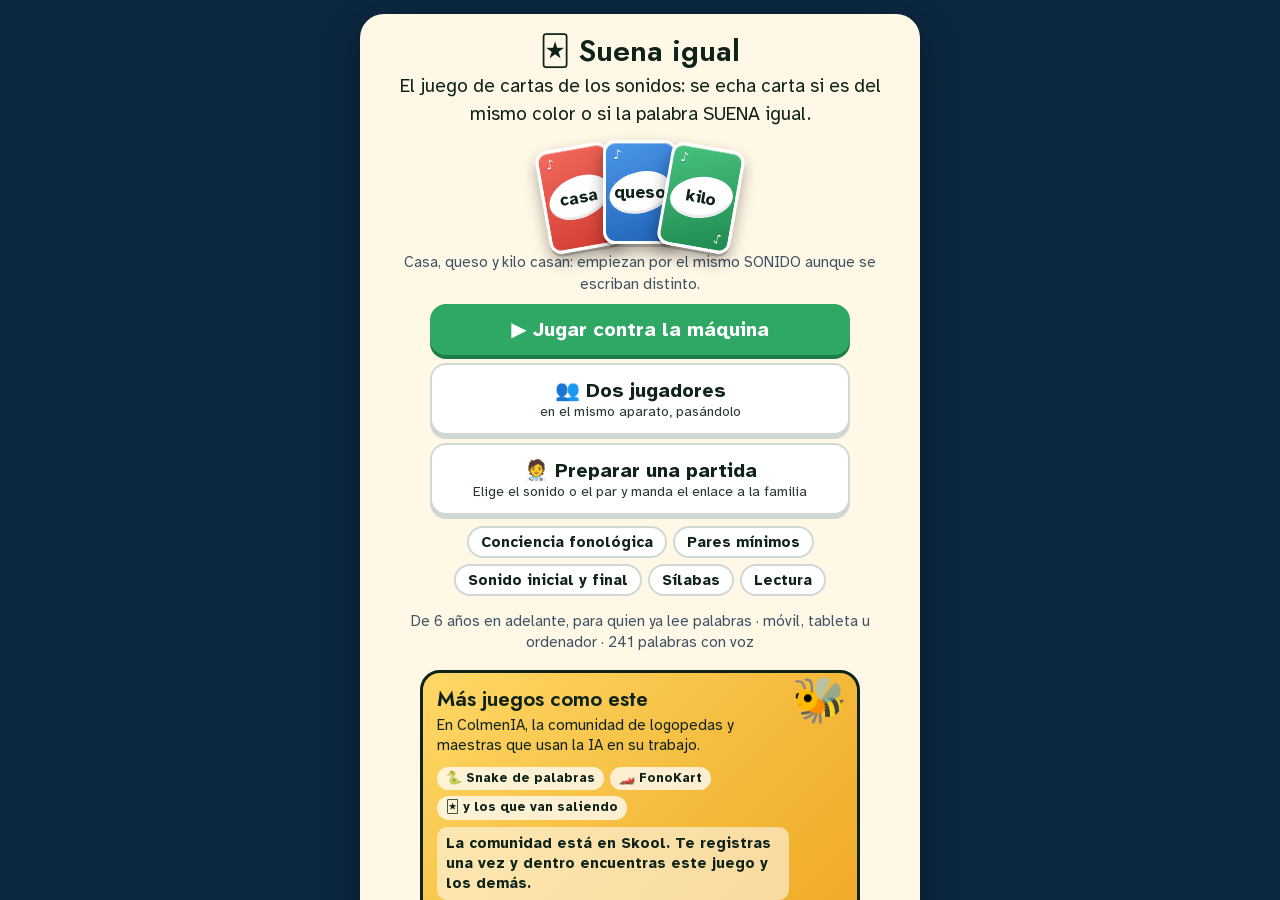
==== index.html @ 2cd33f47 "Contador de Suena igual a cero para el lanzamiento (contador nuevo; lo de las pruebas queda en el an" ====
<!doctype html>
<html lang="es">
<head>
<meta charset="utf-8">
<meta name="viewport" content="width=device-width, initial-scale=1, viewport-fit=cover, user-scalable=no">
<meta name="theme-color" content="#123A5C">
<title>Suena igual · ColmenIA</title>
<meta name="description" content="Juego de cartas de sonidos: se echa carta si es del mismo color o si la palabra suena igual. Una pieza del laboratorio de Gabinete Fönia y ColmenIA.">
<meta property="og:title" content="Suena igual · el juego de cartas de los sonidos">
<meta property="og:description" content="Se echa carta si es del mismo color o si SUENA igual: casa, queso y kilo casan. Tú eliges la regla.">
<meta property="og:type" content="website">
<link rel="icon" href="data:image/svg+xml,%3Csvg xmlns=%22http://www.w3.org/2000/svg%22 viewBox=%220 0 100 100%22%3E%3Ctext y=%22.9em%22 font-size=%2290%22%3E🃏%3C/text%3E%3C/svg%3E">
<link rel="stylesheet" href="fuentes/fuentes.css?v=10181600">
<link rel="stylesheet" href="estilos.css?v=10181600">
<script>
/* si algo falla al arrancar, que se diga en pantalla y quede contado (solo la suma) */
window.addEventListener('error', function (e) {
  if (window.__fallo || (e && e.target && e.target.tagName)) return; window.__fallo = true;
  try { if (localStorage.getItem('suena-no-contar') !== '1') new Image().src = 'https://abacus.jasoncameron.dev/hit/foniafonia-suena-lanz/suena_fallo'; } catch (x) { }
  try { var d = document.createElement('p'); d.setAttribute('role', 'alert'); d.style.cssText = 'position:fixed;left:8px;right:8px;bottom:8px;z-index:99;margin:0;padding:10px 12px;border-radius:12px;background:#FFF8E7;color:#10231A;font:15px/1.4 system-ui,sans-serif';
    d.textContent = 'Algo ha fallado al abrir el juego en este navegador. Prueba a abrir el enlace en Chrome o Safari (no dentro de WhatsApp o Telegram).'; (document.body || document.documentElement).appendChild(d); } catch (x) { }
});
</script>
<style>
:root{
  --mar:#123A5C; --mar2:#0B2840; --crema:#FFF8E7; --oro:#F4B93A; --oro2:#C98A0B; --tinta:#10231A; --suave:#BFD6EA;
  --rojo:#E0473C; --rojo2:#A92E25; --azul:#2E7CD6; --azul2:#1C569C; --verde:#2FA866; --verde2:#1E7B4B; --amarillo:#F2C230; --amarillo2:#B88D0E;
  --titulo:'Jost',system-ui,sans-serif; --letra:'Atkinson Hyperlegible',system-ui,-apple-system,sans-serif;
}
*{box-sizing:border-box;-webkit-tap-highlight-color:transparent}
html,body{margin:0;height:100%;background:var(--mar);color:var(--crema);font-family:var(--letra);overflow:hidden;-webkit-user-select:none;user-select:none;-webkit-touch-callout:none}
#app{position:fixed;left:0;right:0;top:0;bottom:0;display:flex;flex-direction:column;background:radial-gradient(ellipse at 50% 45%,#1F7A5C 0%,#145A44 48%,#0B3A2C 100%)}
#app::before{content:'';position:absolute;left:0;right:0;top:0;bottom:0;background:repeating-radial-gradient(circle at 30% 20%,rgba(255,255,255,.025) 0 2px,transparent 2px 5px);pointer-events:none}
#hud{display:flex;align-items:center;padding:8px 10px;padding-top:calc(8px + env(safe-area-inset-top,0px))}
#regla{flex:1;min-width:0;display:flex;justify-content:center}
#regla span{background:var(--oro);color:var(--tinta);border-radius:14px;padding:6px 12px;font-size:14px;line-height:1.2;text-align:center;box-shadow:0 3px 0 var(--oro2)}
#regla b{font-family:var(--titulo);font-weight:600;font-size:15px}
.bt{height:42px;min-width:42px;margin-left:6px;padding:0 9px;border:0;border-radius:12px;background:rgba(255,255,255,.12);color:#fff;font-size:20px;cursor:pointer}
#rival{display:flex;align-items:center;padding:4px 12px;min-height:58px}
#rival .quien{font-family:var(--titulo);font-weight:600;font-size:15px;margin-right:8px;white-space:nowrap}
#rival .cuantas{font-size:13px;color:#cfe9dd;margin-right:8px;white-space:nowrap}
#mesa{flex:1;min-height:0;display:flex;align-items:center;justify-content:center;flex-direction:column;position:relative}
.fila-mesa{display:flex;align-items:center;justify-content:center}
.mazo{display:flex;flex-direction:column;align-items:center;margin-right:20px;font-size:13px;color:#cfe9dd}
.mazo span{margin-top:8px}
#turno{font-family:var(--titulo);font-weight:600;font-size:20px;margin:0 0 10px;min-height:26px}
#turno.j1{color:#FFB37A}
.color-ahora{margin-top:10px;font-size:14px;font-weight:700;border-radius:99px;padding:3px 12px;color:#fff}
.color-ahora.rojo{background:var(--rojo)}.color-ahora.azul{background:var(--azul)}.color-ahora.verde{background:var(--verde)}.color-ahora.amarillo{background:var(--amarillo);color:var(--tinta)}
.aviso{min-height:44px;margin:10px 14px 0;text-align:center;font-size:16px;line-height:1.35;color:#d7efe4;max-width:560px}
.aviso.bien{color:#9be7b9;font-weight:700}.aviso.fallo{color:#ffc2bb;font-weight:700}
.ultima{position:absolute;top:8px;left:50%;-webkit-transform:translateX(-50%) scale(.6);transform:translateX(-50%) scale(.6);opacity:0;background:var(--oro);color:var(--tinta);font-family:var(--titulo);font-weight:600;font-size:20px;border-radius:99px;padding:6px 16px;transition:all .25s;white-space:nowrap;pointer-events:none}
.ultima.on{opacity:1;-webkit-transform:translateX(-50%) scale(1);transform:translateX(-50%) scale(1)}
#abajo{position:relative;padding:6px 8px;padding-bottom:calc(6px + env(safe-area-inset-bottom,0px));background:linear-gradient(180deg,rgba(0,0,0,0),rgba(0,0,0,.28))}
.abajo-cab{display:flex;align-items:center;justify-content:space-between;margin:0 4px 6px}
#miNombre{font-family:var(--titulo);font-weight:600;font-size:15px;color:#d7efe4}
#bRobar{border:0;border-radius:12px;background:var(--oro);color:var(--tinta);font:inherit;font-weight:700;font-size:16px;padding:9px 14px;cursor:pointer;box-shadow:0 3px 0 var(--oro2)}
#bRobar:disabled{opacity:.45}
#bRobar.brilla{-webkit-animation:brilla 1s ease-in-out infinite;animation:brilla 1s ease-in-out infinite}
@-webkit-keyframes brilla{50%{box-shadow:0 3px 0 var(--oro2),0 0 0 6px rgba(255,214,102,.55),0 0 18px rgba(255,214,102,.9)}}
@keyframes brilla{50%{box-shadow:0 3px 0 var(--oro2),0 0 0 6px rgba(255,214,102,.55),0 0 18px rgba(255,214,102,.9)}}
.guia{display:none;margin:6px 12px 0;max-width:560px;background:#fff8e1;color:var(--tinta);border-radius:12px;padding:8px 12px;font-size:15px;line-height:1.3;font-weight:600;text-align:center;box-shadow:0 3px 0 rgba(0,0,0,.18)}
.guia.on{display:block;margin:6px auto 0;width:calc(100% - 24px);box-sizing:border-box}
#mano .carta.guiada{z-index:3;overflow:visible;-webkit-animation:guiada 1s ease-in-out infinite;animation:guiada 1s ease-in-out infinite}
@-webkit-keyframes guiada{50%{box-shadow:0 0 0 4px #ffd666,0 0 22px 6px rgba(255,214,102,.95)}}
@keyframes guiada{50%{box-shadow:0 0 0 4px #ffd666,0 0 22px 6px rgba(255,214,102,.95)}}
.carta .toca{position:absolute;top:-30px;left:50%;-webkit-transform:translateX(-50%);transform:translateX(-50%);white-space:nowrap;background:#ffd666;color:var(--tinta);font-size:13px;font-weight:700;border-radius:99px;padding:3px 9px;pointer-events:none;box-shadow:0 2px 0 rgba(0,0,0,.25)}
@media (prefers-reduced-motion:reduce){#bRobar.brilla,#mano .carta.guiada{-webkit-animation:none;animation:none;box-shadow:0 0 0 4px #ffd666}}
/* la carta: una baraja de verdad. Cuerpo de color, óvalo blanco inclinado con la palabra, notas en las esquinas. */
.carta{position:relative;flex:0 0 auto;width:84px;height:122px;margin:0;border-radius:12px;border:3px solid #fff;color:var(--tinta);display:flex;align-items:center;justify-content:center;padding:0;
  box-shadow:0 1px 0 rgba(255,255,255,.4) inset,0 3px 0 rgba(0,0,0,.18),0 8px 16px rgba(0,0,0,.35);font-family:var(--letra);cursor:pointer;overflow:hidden;-webkit-transition:-webkit-transform .18s;transition:transform .18s}
button.carta{font:inherit;-webkit-appearance:none;appearance:none}
.carta.rojo{background:linear-gradient(160deg,#F2695D,#D23B30)}.carta.azul{background:linear-gradient(160deg,#4C97EA,#1F63B8)}
.carta.verde{background:linear-gradient(160deg,#47C27F,#1F8A50)}.carta.amarillo{background:linear-gradient(160deg,#FFD65A,#E8AE12)}
.carta.negra{background:conic-gradient(from 45deg,#E0473C 0 25%,#2E7CD6 0 50%,#2FA866 0 75%,#F2C230 0)}
.carta .ovalo{position:absolute;left:4%;right:4%;top:29%;bottom:29%;border-radius:50%;background:#fff;-webkit-transform:rotate(-14deg);transform:rotate(-14deg);display:flex;flex-direction:column;align-items:center;justify-content:center;box-shadow:inset 0 -3px 0 rgba(0,0,0,.08)}
.carta .ovalo>*{-webkit-transform:rotate(14deg);transform:rotate(14deg)}
.carta .pal{font-weight:700;font-size:17px;line-height:1.05;text-align:center;letter-spacing:-.2px;padding:0 2px}
.carta.larga .pal{font-size:14px}.carta.muy-larga .pal{font-size:11.5px;letter-spacing:-.4px}
.carta .son{font-size:10px;font-weight:700;color:#5b6b78;margin-top:3px;text-align:center;line-height:1.1}
.carta .esp{font-family:var(--titulo);font-weight:600;font-size:32px;line-height:1;color:var(--tinta)}
.carta .esq{position:absolute;font-size:13px;line-height:1;color:#fff;font-weight:700;text-shadow:0 1px 1px rgba(0,0,0,.35)}
.carta .esq.a{top:6px;left:7px}.carta .esq.b{bottom:6px;right:7px;-webkit-transform:rotate(180deg);transform:rotate(180deg)}
.carta.amarillo .esq{color:#5b4300;text-shadow:none}
.carta.grande{width:120px;height:174px;border-width:4px;border-radius:16px;cursor:default}
.carta.grande .pal{font-size:24px}.carta.grande.larga .pal{font-size:19px}.carta.grande.muy-larga .pal{font-size:15px}
.carta.grande .esp{font-size:46px}.carta.grande .son{font-size:12px}.carta.grande .esq{font-size:18px}
/* el dorso */
.carta.dorso{background:repeating-linear-gradient(45deg,#163E66 0 8px,#12365A 8px 16px);cursor:default}
.carta.dorso .ovalo{background:#0B2840;border:3px solid var(--oro);box-shadow:none}
.carta.dorso .logo{color:var(--oro);font-size:26px;line-height:1}
.carta.dorso .marca{color:var(--oro);font-family:var(--titulo);font-weight:600;font-size:7px;letter-spacing:.3px;margin-top:2px;white-space:nowrap}
/* la mano, en abanico */
#mano{display:flex;justify-content:center;align-items:flex-end;min-height:150px;padding:14px 8px 4px;overflow:visible;width:100%}
#mano .carta{margin-left:-14px;-webkit-transform-origin:50% 120%;transform-origin:50% 120%}
#mano .carta:first-child{margin-left:0}
#mano .carta.puede{box-shadow:0 0 0 3px var(--oro),0 8px 16px rgba(0,0,0,.35)}
#mano .carta:active{-webkit-transform:translateY(-14px)!important;transform:translateY(-14px)!important}
button.carta:disabled{cursor:default}
#mano.espera .carta{-webkit-filter:saturate(.55) brightness(.85);filter:saturate(.55) brightness(.85)}
/* la del rival, también en abanico y pequeña */
#rivalCartas{display:flex;justify-content:flex-start;padding-left:6px;min-height:58px;align-items:center}
#rivalCartas .carta{width:36px;height:52px;border-width:2px;border-radius:7px;margin-left:-14px;-webkit-transform-origin:50% 100%;transform-origin:50% 100%}
#rivalCartas .carta:first-child{margin-left:0}
#rivalCartas .carta .ovalo{border-width:2px}#rivalCartas .carta .logo{font-size:11px}#rivalCartas .carta .marca{display:none}
/* mesa: mazo y montón */
.mazo .pila{position:relative;width:84px;height:122px}
.mazo .pila .carta{position:absolute;left:0;top:0}
.mazo .pila .carta:nth-child(1){-webkit-transform:translate(4px,4px);transform:translate(4px,4px)}
.mazo .pila .carta:nth-child(2){-webkit-transform:translate(2px,2px);transform:translate(2px,2px)}
#arriba{position:relative;width:132px;height:184px}
#arriba .carta{position:absolute;left:6px;top:5px}
#arriba .carta.vieja{-webkit-filter:brightness(.8);filter:brightness(.8)}
#arriba .carta.nueva{-webkit-animation:aterriza .35s ease-out;animation:aterriza .35s ease-out}
@-webkit-keyframes aterriza{from{-webkit-transform:translateY(60px) scale(.7) rotate(10deg);opacity:.2}}
@keyframes aterriza{from{transform:translateY(60px) scale(.7) rotate(10deg);opacity:.2}}
.halo{position:absolute;left:-2px;top:-3px;width:136px;height:190px;border-radius:22px;opacity:.85;-webkit-filter:blur(10px);filter:blur(10px)}
.halo.rojo{background:#F2695D}.halo.azul{background:#4C97EA}.halo.verde{background:#47C27F}.halo.amarillo{background:#FFD65A}
.carta.mal{-webkit-animation:sacude .3s 2;animation:sacude .3s 2}
@-webkit-keyframes sacude{25%{margin-top:0;-webkit-filter:brightness(1.2)}50%{-webkit-filter:hue-rotate(-30deg)}}
@keyframes sacude{25%{filter:brightness(1.2)}50%{filter:hue-rotate(-30deg) brightness(.8)}}
.cartas-ejemplo{display:flex;justify-content:center;margin:10px 0 6px}
.cartas-ejemplo .carta{width:78px;height:112px;margin:0 -6px;cursor:default}
.cartas-ejemplo .carta:nth-child(1){-webkit-transform:rotate(-10deg) translateY(6px);transform:rotate(-10deg) translateY(6px)}
.cartas-ejemplo .carta:nth-child(3){-webkit-transform:rotate(10deg) translateY(6px);transform:rotate(10deg) translateY(6px)}
/* velos y tarjetas */
.velo{position:fixed;left:0;right:0;top:0;bottom:0;background:rgba(5,20,34,.86);display:none;align-items:flex-start;justify-content:center;padding:14px;padding-top:calc(14px + env(safe-area-inset-top,0px));z-index:10;overflow:auto;-webkit-overflow-scrolling:touch}
.velo>.tarjeta{margin:auto}
.velo.on{display:flex}
.tarjeta{background:var(--crema);color:var(--tinta);border-radius:24px;padding:20px 20px;max-width:560px;width:100%;box-shadow:0 14px 40px rgba(0,0,0,.4);text-align:center}
.tarjeta h1{font-family:var(--titulo);font-size:30px;margin:0 0 6px;line-height:1.1}
.tarjeta h2{font-family:var(--titulo);font-size:19px;margin:16px 0 6px;text-align:left}
.tarjeta p{margin:8px 0;font-size:17px;line-height:1.45}
.gran{font-family:var(--titulo);font-size:21px;font-weight:600;background:var(--oro);border-radius:16px;padding:9px 12px;margin:10px 0;box-shadow:0 4px 0 var(--oro2)}
.btn{border:0;border-radius:16px;font:inherit;font-weight:700;font-size:20px;padding:13px 22px;margin:6px 5px;cursor:pointer;background:var(--verde);color:#fff;box-shadow:0 4px 0 var(--verde2)}
.btn.s{background:#fff;color:var(--tinta);box-shadow:0 4px 0 #cfd8d2;border:2px solid #cfd8d2}
.btn.ancho{display:block;width:100%;max-width:420px;margin:8px auto}
.btn.ancho small{display:block;font-weight:400;font-size:14px;opacity:.9}
.btn:active{-webkit-transform:translateY(2px);transform:translateY(2px)}
.nota{font-size:13px!important;color:#4d6457}
.res{display:flex;flex-wrap:wrap;justify-content:center;margin:6px 0}.res div{margin:4px 8px;font-size:15px}.res b{display:block;font-family:var(--titulo);font-size:26px}
#colores{display:flex;flex-wrap:wrap;justify-content:center}
.bcolor{flex:1 1 40%;margin:6px;min-height:70px;border:0;border-radius:16px;font:inherit;font-weight:700;font-size:20px;color:#fff;cursor:pointer}
.bcolor.rojo{background:var(--rojo)}.bcolor.azul{background:var(--azul)}.bcolor.verde{background:var(--verde)}.bcolor.amarillo{background:var(--amarillo);color:var(--tinta)}
#tapaQuien{font-family:var(--titulo);font-size:28px;font-weight:600}
#tapaQuien.j0{color:var(--verde2)}#tapaQuien.j1{color:#C25E14}
.cartas-ejemplo{display:flex;justify-content:center;margin:8px 0 4px}
.cartas-ejemplo .carta{width:74px;height:104px;cursor:default}
@media (max-width:400px){#mano .carta{width:70px;height:102px}#mano .carta .pal{font-size:15px}#mano .carta.larga .pal{font-size:12.5px}#mano .carta.muy-larga .pal{font-size:10.5px}.carta .pal{font-size:15px}.carta.grande{width:108px;height:150px}.carta.grande .pal{font-size:22px}}
@media (max-height:680px){.carta.grande{width:100px;height:146px}#arriba{width:112px;height:156px}.halo{width:116px;height:162px}#mano .carta{width:66px;height:96px}#mano{min-height:118px}.mazo .pila,.mazo .pila .carta{width:70px;height:102px}#rival{min-height:46px}}
@media (prefers-reduced-motion:reduce){#arriba .carta.nueva{-webkit-animation:none;animation:none}}
@media (prefers-reduced-motion:reduce){.carta.mal{-webkit-animation:none;animation:none}.ultima{transition:none}}
</style>
</head>
<body>
<div id="app">
  <div id="hud">
    <div id="regla"></div>
    <button class="bt" id="bSonido" type="button" aria-label="Sonido">🔊</button>
    <button class="bt" id="bPausa" type="button" aria-label="Pausa">⏸</button>
  </div>
  <div id="rival"><span class="quien" id="rivalNombre">La máquina</span><span class="cuantas" id="rivalN"></span><div id="rivalCartas"></div></div>
  <div id="mesa">
    <div class="ultima" id="ultima"></div>
    <p class="guia" id="guia" role="status" aria-live="polite"></p>
    <p id="turno"></p>
    <div class="fila-mesa">
      <div class="mazo"><div class="pila" id="pila"></div><span><span id="mazoN">0</span> en el mazo</span></div>
      <div id="arriba"></div>
    </div>
    <div class="color-ahora" id="colorAhora"></div>
    <p class="aviso" id="aviso" role="status" aria-live="polite"></p>
  </div>
  <div id="abajo">
    <div class="abajo-cab"><span id="miNombre">Tus cartas</span><button id="bRobar" type="button">Robar carta</button></div>
    <div id="mano"></div>
  </div>
</div>

<div class="velo on" id="vInicio"><div class="tarjeta">
  <h1>🃏 Suena igual</h1>
  <div class="gran" id="inicioRegla"></div>
  <div class="cartas-ejemplo" id="ejemploInicio"></div>
  <p style="font-size:15px;margin-top:2px">Casan porque empiezan igual: <b>suena</b> la K, aunque se escriba distinto.</p>
  <p>Echa una carta del <b>mismo color</b> o que <b>suene igual</b>. Gana quien se queda sin cartas.</p>
  <button class="btn" id="bJugar" type="button">▶ Jugar</button>
  <p class="nota" id="notaInicio">Voz: Piper (Open Home Foundation), licencia CC BY 3.0. Material de apoyo: no sustituye a la logopeda.</p>
</div></div>

<div class="velo" id="vColor"><div class="tarjeta"><h1>★ Elige el color</h1><div id="colores"></div></div></div>
<div class="velo" id="vTapa"><div class="tarjeta"><p>Pásale el aparato:</p><p id="tapaQuien"></p><p style="font-size:15px">Que el otro no mire tus cartas.</p><button class="btn" id="bTapa" type="button">Ver mis cartas</button></div></div>
<div class="velo" id="vPausa"><div class="tarjeta"><h1>⏸ Pausa</h1><button class="btn" id="bSigue" type="button">▶ Seguir</button><button class="btn s" id="bAcabar" type="button">Terminar la partida</button><div id="pausaCta"></div></div></div>
<div class="velo" id="vFin"><div class="tarjeta">
  <h1 id="finTit"></h1>
  <div class="res" id="finRes"></div>
  <div id="finInforme"></div>
  <button class="btn" id="bOtra" type="button">▶ Otra partida</button>
  <div id="finExtra"></div>
</div></div>

<script src="banco.js?v=10181600"></script>
<script src="voz/indice.js?v=10181600"></script>
<script src="fonetica.js?v=10181600"></script>
<script src="juego.js?v=10181600"></script>
<script src="colmenia.js?v=10181600"></script>
</body>
</html>
---- fuentes/fuentes.css ----
/* Letras guardadas dentro del juego (13/10/2026) para no pedirlas a Google: así la dirección
   de internet de quien juega no sale hacia allí. Atkinson Hyperlegible (Braille Institute) y
   Jost (Owen Earl), las dos con licencia SIL Open Font License 1.1. Solo los juegos de
   caracteres latinos. */
@font-face{font-family:'Atkinson Hyperlegible';font-style:normal;font-weight:400;font-display:swap;src:url(atkinson-hyperlegible-400-latin-ext.woff2) format('woff2');unicode-range:U+0100-02BA, U+02BD-02C5, U+02C7-02CC, U+02CE-02D7, U+02DD-02FF, U+0304, U+0308, U+0329, U+1D00-1DBF, U+1E00-1E9F, U+1EF2-1EFF, U+2020, U+20A0-20AB, U+20AD-20C4, U+2113, U+2C60-2C7F, U+A720-A7FF}
@font-face{font-family:'Atkinson Hyperlegible';font-style:normal;font-weight:400;font-display:swap;src:url(atkinson-hyperlegible-400-latin.woff2) format('woff2');unicode-range:U+0000-00FF, U+0131, U+0152-0153, U+02BB-02BC, U+02C6, U+02DA, U+02DC, U+0304, U+0308, U+0329, U+2000-206F, U+20AC, U+2122, U+2191, U+2193, U+2212, U+2215, U+FEFF, U+FFFD}
@font-face{font-family:'Atkinson Hyperlegible';font-style:normal;font-weight:700;font-display:swap;src:url(atkinson-hyperlegible-700-latin-ext.woff2) format('woff2');unicode-range:U+0100-02BA, U+02BD-02C5, U+02C7-02CC, U+02CE-02D7, U+02DD-02FF, U+0304, U+0308, U+0329, U+1D00-1DBF, U+1E00-1E9F, U+1EF2-1EFF, U+2020, U+20A0-20AB, U+20AD-20C4, U+2113, U+2C60-2C7F, U+A720-A7FF}
@font-face{font-family:'Atkinson Hyperlegible';font-style:normal;font-weight:700;font-display:swap;src:url(atkinson-hyperlegible-700-latin.woff2) format('woff2');unicode-range:U+0000-00FF, U+0131, U+0152-0153, U+02BB-02BC, U+02C6, U+02DA, U+02DC, U+0304, U+0308, U+0329, U+2000-206F, U+20AC, U+2122, U+2191, U+2193, U+2212, U+2215, U+FEFF, U+FFFD}
@font-face{font-family:'Jost';font-style:normal;font-weight:500;font-display:swap;src:url(jost-latin-ext.woff2) format('woff2');unicode-range:U+0100-02BA, U+02BD-02C5, U+02C7-02CC, U+02CE-02D7, U+02DD-02FF, U+0304, U+0308, U+0329, U+1D00-1DBF, U+1E00-1E9F, U+1EF2-1EFF, U+2020, U+20A0-20AB, U+20AD-20C4, U+2113, U+2C60-2C7F, U+A720-A7FF}
@font-face{font-family:'Jost';font-style:normal;font-weight:500;font-display:swap;src:url(jost-latin.woff2) format('woff2');unicode-range:U+0000-00FF, U+0131, U+0152-0153, U+02BB-02BC, U+02C6, U+02DA, U+02DC, U+0304, U+0308, U+0329, U+2000-206F, U+20AC, U+2122, U+2191, U+2193, U+2212, U+2215, U+FEFF, U+FFFD}
@font-face{font-family:'Jost';font-style:normal;font-weight:600;font-display:swap;src:url(jost-latin-ext.woff2) format('woff2');unicode-range:U+0100-02BA, U+02BD-02C5, U+02C7-02CC, U+02CE-02D7, U+02DD-02FF, U+0304, U+0308, U+0329, U+1D00-1DBF, U+1E00-1E9F, U+1EF2-1EFF, U+2020, U+20A0-20AB, U+20AD-20C4, U+2113, U+2C60-2C7F, U+A720-A7FF}
@font-face{font-family:'Jost';font-style:normal;font-weight:600;font-display:swap;src:url(jost-latin.woff2) format('woff2');unicode-range:U+0000-00FF, U+0131, U+0152-0153, U+02BB-02BC, U+02C6, U+02DA, U+02DC, U+0304, U+0308, U+0329, U+2000-206F, U+20AC, U+2122, U+2191, U+2193, U+2212, U+2215, U+FEFF, U+FFFD}
---- estilos.css ----
/* Lo que la versión pública añade al juego de Fönia: portada, «Prepara la partida» e informe. */
/* La tarjeta de la comunidad: que se vea que es un regalo y dónde se toca (José, 13/10: «el
   botón es pobre, que quieran pinchar»). */
.cta{display:block;position:relative;margin:16px auto 0;padding:14px 14px 12px;border-radius:20px;max-width:440px;text-align:left;text-decoration:none;
  color:var(--tinta)!important;background:#F4B93A;background:linear-gradient(135deg,#FFD866 0%,#F4B93A 55%,#EFA51F 100%);
  border:3px solid #10231A;box-shadow:0 6px 0 #10231A;overflow:hidden;-webkit-tap-highlight-color:transparent}
.cta:active{transform:translateY(4px);box-shadow:0 2px 0 #10231A}
.cta-abeja{position:absolute;right:10px;top:6px;font-size:44px;line-height:1;-webkit-animation:abeja 2.6s ease-in-out infinite;animation:abeja 2.6s ease-in-out infinite}
.cta-txt{display:block;padding-right:54px}
.cta-txt b{display:block;font-family:var(--titulo);font-weight:600;font-size:21px;line-height:1.15}
.cta-txt>span{display:block;font-size:15px;line-height:1.35;margin-top:4px}
.cta-lista{display:flex!important;flex-wrap:wrap;margin:8px -3px 0!important}
.cta-lista i{font-style:normal;font-weight:700;font-size:13px;background:rgba(255,255,255,.75);border-radius:99px;padding:3px 9px;margin:3px}
.cta-ir{display:block;margin-top:10px;padding:11px 12px;border-radius:14px;background:#10231A;color:#FFF8E7;font-family:var(--titulo);font-weight:600;font-size:19px;text-align:center}
.cta-ir span{display:inline-block;-webkit-animation:flecha 1.1s ease-in-out infinite;animation:flecha 1.1s ease-in-out infinite}
@-webkit-keyframes abeja{0%,100%{-webkit-transform:translateY(0) rotate(-6deg)}50%{-webkit-transform:translateY(-6px) rotate(8deg)}}
@keyframes abeja{0%,100%{transform:translateY(0) rotate(-6deg)}50%{transform:translateY(-6px) rotate(8deg)}}
@-webkit-keyframes flecha{0%,100%{-webkit-transform:translateX(0)}50%{-webkit-transform:translateX(6px)}}
@keyframes flecha{0%,100%{transform:translateX(0)}50%{transform:translateX(6px)}}
@media (prefers-reduced-motion:reduce){.cta-abeja,.cta-ir span{-webkit-animation:none;animation:none}}
.firma{font-size:13px!important;color:#4d6457;margin-top:10px!important}
.idea{display:inline-block;margin-top:10px;font-size:15px;color:#2d5a41!important;text-decoration:underline}
.lema{font-size:19px!important;margin:4px 0 12px!important}
.trabaja{display:flex;flex-wrap:wrap;justify-content:center;margin:6px 0 12px;padding:0;list-style:none}
.trabaja li{background:#fff;border:2px solid #cfd8d2;border-radius:99px;padding:5px 12px;margin:3px;font-size:15px;font-weight:700}
.btn.ancho{display:block;width:100%;max-width:420px;margin:8px auto}
.btn.ancho small{display:block;font-weight:400;font-size:14px;opacity:.9}
.prep{text-align:left}
.prep h1{text-align:center}
.prep h2{font-family:var(--titulo);font-size:19px;margin:16px 0 6px}
.objs{display:flex;flex-wrap:wrap}
.objs button{flex:1 1 150px;margin:3px;padding:9px 10px;border-radius:14px;border:2px solid #cfd8d2;background:#fff;font:inherit;font-weight:700;font-size:16px;line-height:1.2;text-align:left;cursor:pointer;color:var(--tinta)}
.objs button small{display:block;font-weight:400;font-size:13px;color:#4d6457}
.objs button.on{border-color:var(--verde);background:#e3f3e8}
.fila2{display:flex;flex-wrap:wrap}.fila2 .campo{flex:1 1 130px;margin:6px 4px}
.prep textarea{width:100%;min-height:64px;font:inherit;font-size:17px;padding:9px;border-radius:12px;border:2px solid #cfd8d2;box-sizing:border-box}
.prep .resumen{background:var(--oro);border-radius:14px;padding:9px 12px;margin:14px 0 6px;font-weight:700;text-align:center}
.enlace{display:none;background:#fff;border:2px solid #cfd8d2;border-radius:14px;padding:10px;margin-top:10px}
.enlace.on{display:block}
.enlace input{width:100%;font:inherit;font-size:14px;padding:8px;border-radius:10px;border:1px solid #cfd8d2;box-sizing:border-box}
.minis{text-align:center;margin-top:6px}
.btn.mini{font-size:16px;padding:9px 14px;margin:4px 3px}
.informe{text-align:left;background:#fff;border:2px solid #cfd8d2;border-radius:16px;padding:10px 12px;margin:12px 0 4px}
.informe h2{font-family:var(--titulo);font-size:18px;margin:0 0 6px}
.informe dl{margin:0}
.informe dt{font-size:12px;letter-spacing:.04em;text-transform:uppercase;color:#4d6457;margin-top:7px}
.informe dd{margin:0;font-size:16px;line-height:1.35}
.informe dd.clave{font-weight:700}
.ok-copia{font-size:14px;color:#2d5a41;min-height:1.2em;text-align:center;margin:4px 0 0!important}
/* portada ilustrada (imágenes de Codex, 12/10/2026) */
/* La portada y «Prepara la partida» tapan toda la pantalla: la barra con la regla y los
   marcadores no pinta nada hasta que se va a jugar (José, 12/10: «lleva a confusión»). */
/* «Antes de irte»: hoja que sube desde abajo, una vez por visita */
.despedida{display:none;position:fixed;left:0;right:0;top:0;bottom:0;z-index:40;background:rgba(6,28,19,.72);align-items:flex-end;justify-content:center;padding:12px;padding-bottom:calc(12px + env(safe-area-inset-bottom,0px))}
.despedida.on{display:flex}
.despedida-caja{position:relative;width:100%;max-width:470px;background:var(--crema);border-radius:24px;padding:16px 14px 16px;box-shadow:0 -8px 40px rgba(0,0,0,.45);-webkit-animation:sube .35s ease-out;animation:sube .35s ease-out}
.despedida-t{margin:0 44px 2px 4px;font-family:var(--titulo);font-weight:600;font-size:20px;color:var(--tinta)}
.despedida-caja .cta{margin-top:10px}
.despedida-x{position:absolute;right:10px;top:10px;width:40px;height:40px;border-radius:50%;border:2px solid #cfd8d2;background:#fff;font-size:18px;font-weight:700;cursor:pointer;color:var(--tinta)}
@-webkit-keyframes sube{from{-webkit-transform:translateY(40px);opacity:0}to{-webkit-transform:none;opacity:1}}
@keyframes sube{from{transform:translateY(40px);opacity:0}to{transform:none;opacity:1}}
@media (prefers-reduced-motion:reduce){.despedida-caja{-webkit-animation:none;animation:none}}
#vPausa .cta{margin-top:16px}
/* Suena igual: lo propio */
.portada{background:var(--mar2)!important;z-index:30}
.lema{font-size:19px!important}
.mini{font-size:15px!important;color:#3f5263}
.campo{margin:10px 0;text-align:left}.campo label{display:block;font-weight:700;margin-bottom:6px}
.campo select{font:inherit;font-size:17px;padding:9px;border-radius:12px;border:2px solid #cfd8d2;width:100%;background:#fff;color:var(--tinta)}
.fijado #pausaCta{display:none}
.informe dd.clave{font-weight:700}

.cta-skool{display:block;margin-top:8px;font-size:14px;line-height:1.35;font-weight:700;background:rgba(255,255,255,.55);border-radius:10px;padding:6px 9px}
.cta-vuelta{display:block;margin-top:6px;font-size:12px;line-height:1.3;text-align:center;opacity:.85}
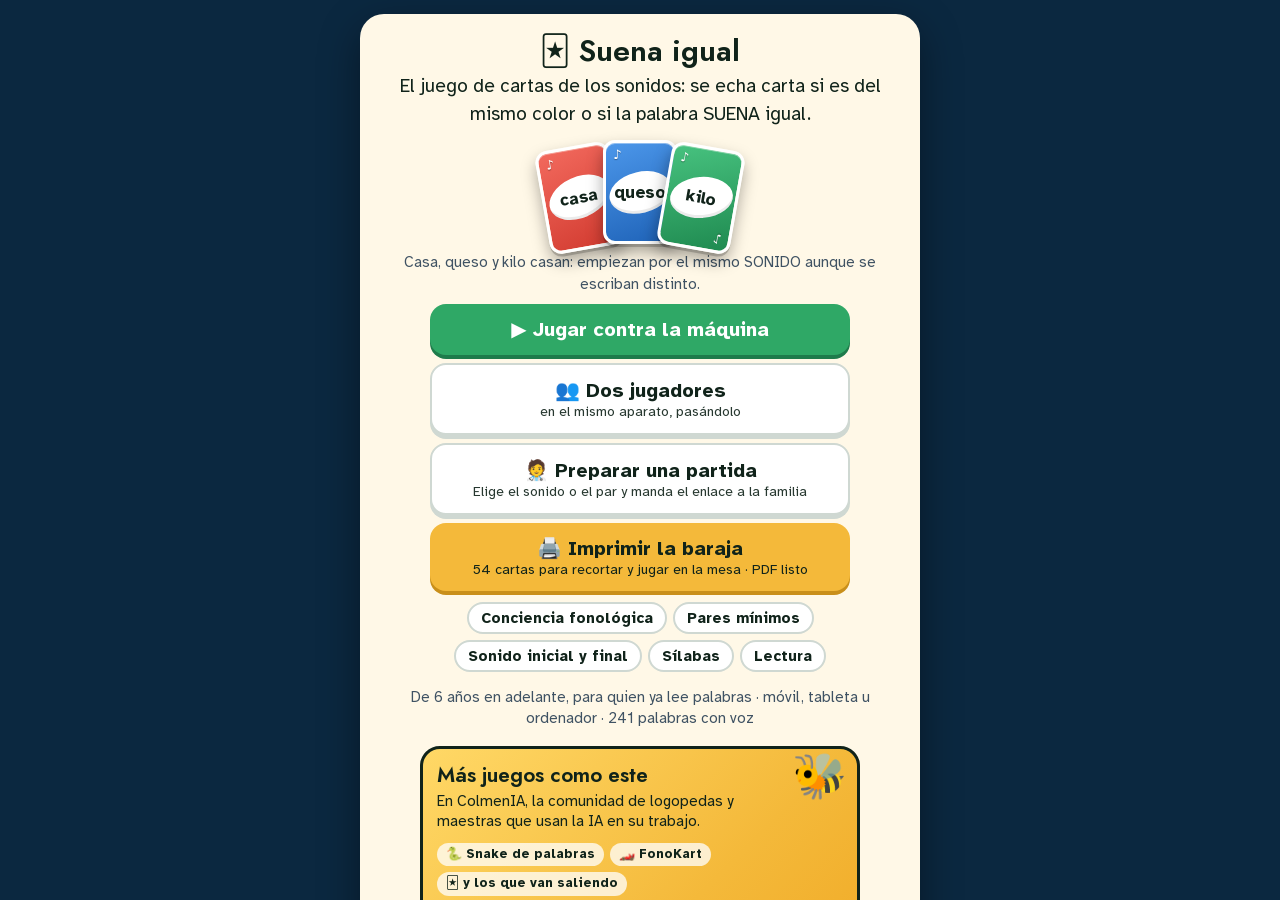
==== commit 653f8ed7: "Botón grande «Imprimir la baraja» en la portada y en «preparar»; botón de PDF más visible; el enlace" ====
--- a/index.html
+++ b/index.html
@@ -10,8 +10,8 @@
 <meta property="og:description" content="Se echa carta si es del mismo color o si SUENA igual: casa, queso y kilo casan. Tú eliges la regla.">
 <meta property="og:type" content="website">
 <link rel="icon" href="data:image/svg+xml,%3Csvg xmlns=%22http://www.w3.org/2000/svg%22 viewBox=%220 0 100 100%22%3E%3Ctext y=%22.9em%22 font-size=%2290%22%3E🃏%3C/text%3E%3C/svg%3E">
-<link rel="stylesheet" href="fuentes/fuentes.css?v=10181600">
-<link rel="stylesheet" href="estilos.css?v=10181600">
+<link rel="stylesheet" href="fuentes/fuentes.css?v=10191500">
+<link rel="stylesheet" href="estilos.css?v=10191500">
 <script>
 /* si algo falla al arrancar, que se diga en pantalla y quede contado (solo la suma) */
 window.addEventListener('error', function (e) {
@@ -136,6 +136,9 @@
 .btn.s{background:#fff;color:var(--tinta);box-shadow:0 4px 0 #cfd8d2;border:2px solid #cfd8d2}
 .btn.ancho{display:block;width:100%;max-width:420px;margin:8px auto}
 .btn.ancho small{display:block;font-weight:400;font-size:14px;opacity:.9}
+.btn.imp{background:#F4B93A;color:#10231A;text-decoration:none;box-shadow:0 4px 0 #C98F1A;text-align:center}
+.btn.imp small{opacity:1}
+a.btn{display:block;box-sizing:border-box}
 .btn:active{-webkit-transform:translateY(2px);transform:translateY(2px)}
 .nota{font-size:13px!important;color:#4d6457}
 .res{display:flex;flex-wrap:wrap;justify-content:center;margin:6px 0}.res div{margin:4px 8px;font-size:15px}.res b{display:block;font-family:var(--titulo);font-size:26px}
@@ -198,10 +201,10 @@
   <div id="finExtra"></div>
 </div></div>
 
-<script src="banco.js?v=10181600"></script>
-<script src="voz/indice.js?v=10181600"></script>
-<script src="fonetica.js?v=10181600"></script>
-<script src="juego.js?v=10181600"></script>
-<script src="colmenia.js?v=10181600"></script>
+<script src="banco.js?v=10191500"></script>
+<script src="voz/indice.js?v=10191500"></script>
+<script src="fonetica.js?v=10191500"></script>
+<script src="juego.js?v=10191500"></script>
+<script src="colmenia.js?v=10191500"></script>
 </body>
 </html>
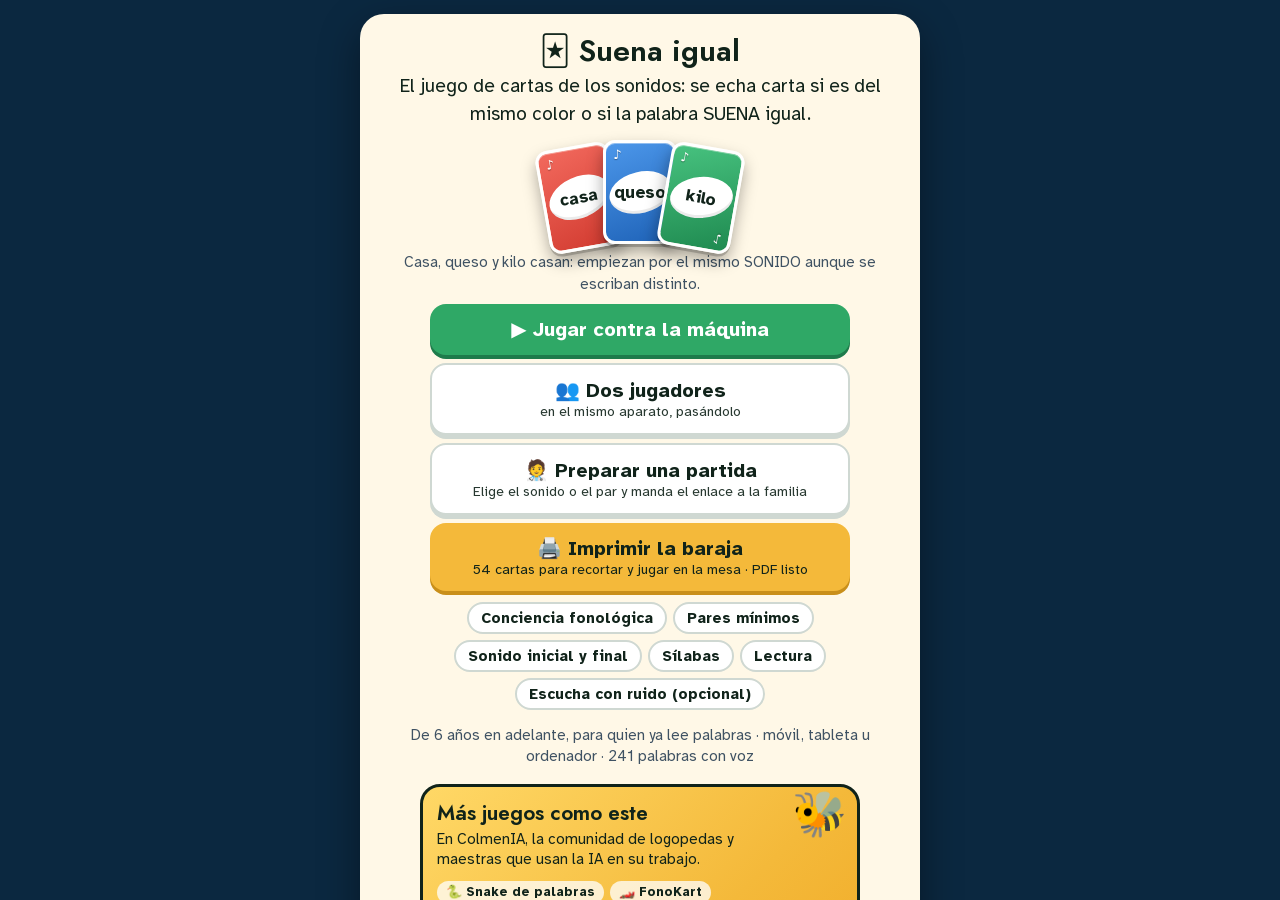
==== commit d7183e72: "Ruido de fondo opcional en Suena igual: calle, cafetería, ruido blanco y audio propio (pedido de E. " ====
--- a/index.html
+++ b/index.html
@@ -7,8 +7,14 @@
 <title>Suena igual · ColmenIA</title>
 <meta name="description" content="Juego de cartas de sonidos: se echa carta si es del mismo color o si la palabra suena igual. Una pieza del laboratorio de Gabinete Fönia y ColmenIA.">
 <meta property="og:title" content="Suena igual · el juego de cartas de los sonidos">
-<meta property="og:description" content="Se echa carta si es del mismo color o si SUENA igual: casa, queso y kilo casan. Tú eliges la regla.">
+<meta property="og:description" content="Se echa carta si es del mismo color o si SUENA igual: casa, queso y kilo casan. Tú eliges la regla: sonido, sílaba o familia de palabras.">
 <meta property="og:type" content="website">
+<meta property="og:url" content="https://foniafonia.github.io/suena-igual/">
+<meta property="og:image" content="https://foniafonia.github.io/suena-igual/portada-og.jpg">
+<meta property="og:image:width" content="1200">
+<meta property="og:image:height" content="630">
+<meta property="og:image:alt" content="Suena igual: cartas de colores con las palabras casa, queso y kilo, y un comodín con estrella">
+<meta name="twitter:card" content="summary_large_image">
 <link rel="icon" href="data:image/svg+xml,%3Csvg xmlns=%22http://www.w3.org/2000/svg%22 viewBox=%220 0 100 100%22%3E%3Ctext y=%22.9em%22 font-size=%2290%22%3E🃏%3C/text%3E%3C/svg%3E">
 <link rel="stylesheet" href="fuentes/fuentes.css?v=10191500">
 <link rel="stylesheet" href="estilos.css?v=10191500">
@@ -192,7 +198,7 @@
 
 <div class="velo" id="vColor"><div class="tarjeta"><h1>★ Elige el color</h1><div id="colores"></div></div></div>
 <div class="velo" id="vTapa"><div class="tarjeta"><p>Pásale el aparato:</p><p id="tapaQuien"></p><p style="font-size:15px">Que el otro no mire tus cartas.</p><button class="btn" id="bTapa" type="button">Ver mis cartas</button></div></div>
-<div class="velo" id="vPausa"><div class="tarjeta"><h1>⏸ Pausa</h1><button class="btn" id="bSigue" type="button">▶ Seguir</button><button class="btn s" id="bAcabar" type="button">Terminar la partida</button><div id="pausaCta"></div></div></div>
+<div class="velo" id="vPausa"><div class="tarjeta"><h1>⏸ Pausa</h1><button class="btn" id="bSigue" type="button">▶ Seguir</button><button class="btn s" id="bAcabar" type="button">Terminar la partida</button><div id="pausaRuido"></div><div id="pausaCta"></div></div></div>
 <div class="velo" id="vFin"><div class="tarjeta">
   <h1 id="finTit"></h1>
   <div class="res" id="finRes"></div>
@@ -202,9 +208,14 @@
 </div></div>
 
 <script src="banco.js?v=10191500"></script>
+<script src="banco-silabas.js?v=11131500"></script>
+<script src="banco-campos.js?v=11131500"></script>
 <script src="voz/indice.js?v=10191500"></script>
-<script src="fonetica.js?v=10191500"></script>
-<script src="juego.js?v=10191500"></script>
-<script src="colmenia.js?v=10191500"></script>
+<script src="voz/indice-silabas.js?v=11131500"></script>
+<script src="voz/indice-campos.js?v=11131500"></script>
+<script src="fonetica.js?v=11131500"></script>
+<script src="ruido.js?v=11201200"></script>
+<script src="juego.js?v=11201200"></script>
+<script src="colmenia.js?v=11201200"></script>
 </body>
 </html>
